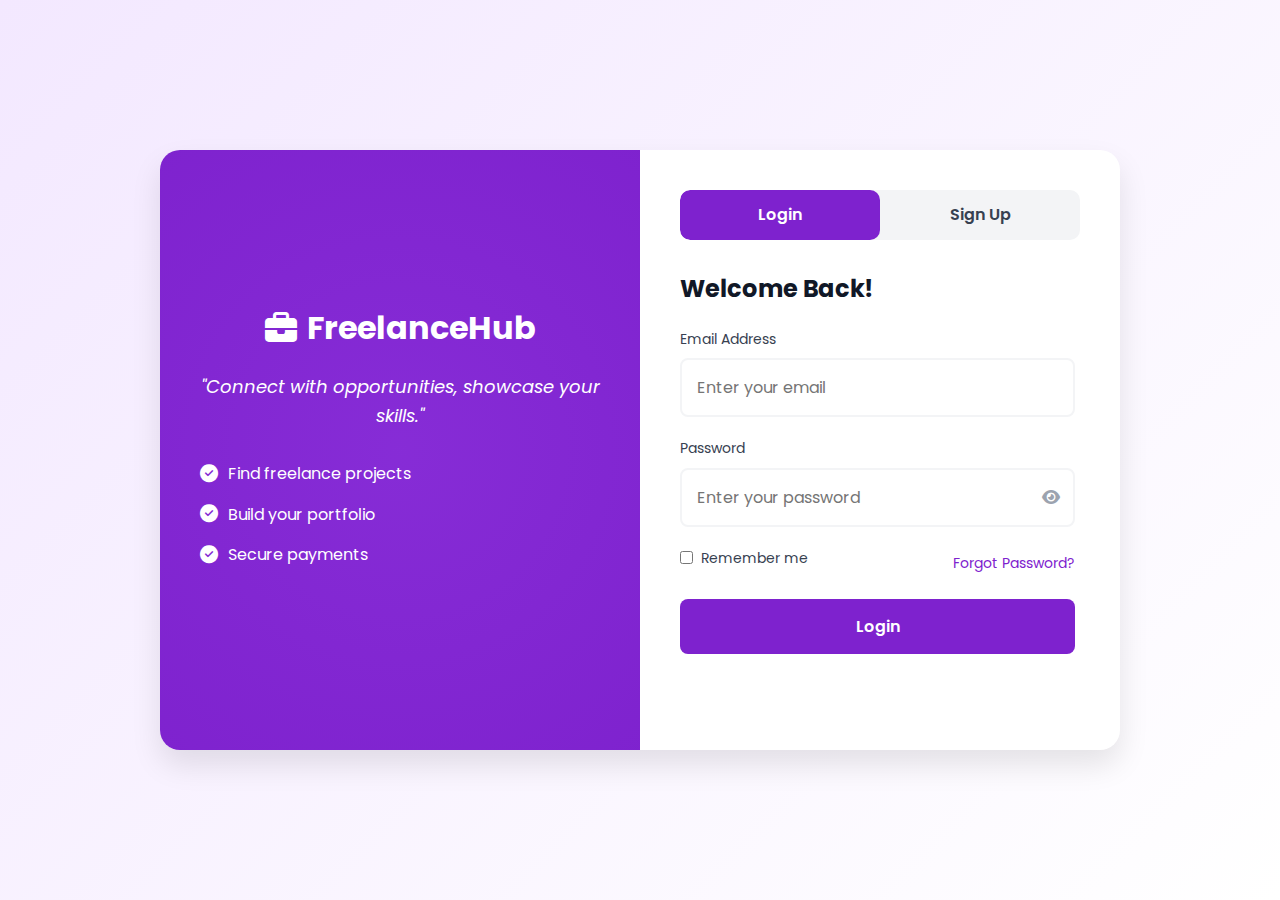
==== Get-started.html @ e65008ae "Add files via upload" ====
<!DOCTYPE html>
<html lang="en">

<head>
    <meta charset="UTF-8">
    <meta name="viewport" content="width=device-width, initial-scale=1.0">
    <title>Freelance Platform - Login & Signup</title>
    <link href="https://fonts.googleapis.com/css2?family=Poppins:wght@300;400;500;600;700&display=swap"
        rel="stylesheet">
    <link rel="stylesheet" href="https://cdnjs.cloudflare.com/ajax/libs/font-awesome/6.4.0/css/all.min.css">
    <style>
        :root {
            --purple-primary: #7E22CE;
            --purple-light: #A855F7;
            --purple-dark: #581C87;
            --purple-bg: #F3E8FF;
            --white: #FFFFFF;
            --gray-light: #F3F4F6;
            --gray-medium: #9CA3AF;
            --gray-dark: #374151;
            --black: #111827;
        }

        * {
            margin: 0;
            padding: 0;
            box-sizing: border-box;
        }

        body {
            font-family: 'Poppins', sans-serif;
            color: var(--gray-dark);
            line-height: 1.6;
            background: linear-gradient(135deg, var(--purple-bg) 0%, var(--white) 100%);
            min-height: 100vh;
            display: flex;
            align-items: center;
            justify-content: center;
            padding: 20px 0;
        }

        .container {
            max-width: 1000px;
            margin: 0 auto;
            padding: 0 20px;
            width: 100%;
        }

        .auth-container {
            background-color: var(--white);
            border-radius: 20px;
            box-shadow: 0 15px 30px rgba(0, 0, 0, 0.1);
            overflow: hidden;
            display: flex;
            min-height: 600px;
        }

        .auth-image {
            flex: 1;
            background-color: var(--purple-primary);
            display: flex;
            align-items: center;
            justify-content: center;
            padding: 40px;
            color: var(--white);
            position: relative;
            overflow: hidden;
        }

        .auth-image::before {
            content: '';
            position: absolute;
            width: 150%;
            height: 150%;
            background: radial-gradient(circle, var(--purple-light) 0%, transparent 70%);
            opacity: 0.2;
            top: -25%;
            left: -25%;
        }

        .image-content {
            position: relative;
            z-index: 1;
            text-align: center;
        }

        .auth-logo {
            font-size: 32px;
            font-weight: 700;
            margin-bottom: 20px;
            display: flex;
            align-items: center;
            justify-content: center;
        }

        .auth-logo i {
            margin-right: 10px;
        }

        .auth-quote {
            font-size: 18px;
            font-style: italic;
            margin-bottom: 30px;
        }

        .auth-features {
            text-align: left;
            margin-bottom: 30px;
        }

        .auth-feature {
            display: flex;
            align-items: center;
            margin-bottom: 15px;
        }

        .auth-feature i {
            margin-right: 10px;
            font-size: 18px;
        }

        .auth-forms {
            flex: 1;
            padding: 40px;
            position: relative;
            display: flex;
            flex-direction: column;
        }

        .form-toggle {
            display: flex;
            margin-bottom: 30px;
            background-color: var(--gray-light);
            border-radius: 10px;
            overflow: hidden;
            position: relative;
        }

        .toggle-btn {
            flex: 1;
            padding: 12px;
            text-align: center;
            font-weight: 600;
            cursor: pointer;
            position: relative;
            z-index: 1;
            transition: color 0.3s;
        }

        .toggle-btn.active {
            color: var(--white);
        }

        .toggle-indicator {
            position: absolute;
            height: 100%;
            width: 50%;
            background-color: var(--purple-primary);
            border-radius: 10px;
            top: 0;
            left: 0;
            transition: transform 0.3s;
        }

        .form-container {
            flex: 1;
            position: relative;
        }

        .form {
            display: none;
            opacity: 0;
            transition: opacity 0.3s;
            position: absolute;
            width: 100%;
            height: 100%;
            top: 0;
            left: 0;
        }

        .form.active {
            display: block;
            opacity: 1;
            position: relative;
        }

        .form-title {
            font-size: 24px;
            font-weight: 700;
            margin-bottom: 20px;
            color: var(--black);
        }

        .form-content {
            display: flex;
            flex-direction: column;
            height: 100%;
        }

        .form-scroll {
            flex: 1;
            overflow-y: auto;
            padding-right: 5px;
        }

        .form-scroll::-webkit-scrollbar {
            width: 5px;
        }

        .form-scroll::-webkit-scrollbar-track {
            background: var(--gray-light);
            border-radius: 10px;
        }

        .form-scroll::-webkit-scrollbar-thumb {
            background: var(--purple-light);
            border-radius: 10px;
        }

        .form-group {
            margin-bottom: 20px;
        }

        .form-label {
            font-size: 14px;
            margin-bottom: 8px;
            display: block;
            color: var(--gray-dark);
        }

        .form-input {
            width: 100%;
            padding: 15px;
            border: 2px solid var(--gray-light);
            border-radius: 8px;
            font-family: 'Poppins', sans-serif;
            font-size: 16px;
            outline: none;
            transition: border-color 0.3s;
        }

        .form-input:focus {
            border-color: var(--purple-light);
        }

        .input-with-icon {
            position: relative;
        }

        .input-with-icon i {
            position: absolute;
            right: 15px;
            top: 50%;
            transform: translateY(-50%);
            color: var(--gray-medium);
            cursor: pointer;
        }

        .form-options {
            display: flex;
            justify-content: space-between;
            align-items: center;
            margin-bottom: 20px;
            font-size: 14px;
        }

        .checkbox-group {
            display: flex;
            align-items: center;
            margin-bottom: 10px;
        }

        .checkbox-group input {
            margin-right: 8px;
        }

        .forgot-password {
            color: var(--purple-primary);
            text-decoration: none;
            transition: color 0.3s;
        }

        .forgot-password:hover {
            color: var(--purple-dark);
        }

        .btn {
            display: block;
            width: 100%;
            padding: 15px;
            border-radius: 8px;
            font-weight: 600;
            font-size: 16px;
            text-align: center;
            cursor: pointer;
            border: none;
            transition: all 0.3s;
            font-family: 'Poppins', sans-serif;
        }

        .btn-primary {
            background-color: var(--purple-primary);
            color: var(--white);
        }

        .btn-primary:hover {
            background-color: var(--purple-dark);
        }

        .form-group select {
            width: 100%;
            padding: 15px;
            border: 2px solid var(--gray-light);
            border-radius: 8px;
            font-family: 'Poppins', sans-serif;
            font-size: 16px;
            outline: none;
            transition: border-color 0.3s;
            background-color: var(--white);
            -webkit-appearance: none;
            -moz-appearance: none;
            appearance: none;
        }

        .form-group select:focus {
            border-color: var(--purple-light);
        }

        .form-group textarea {
            resize: vertical;
            min-height: 100px;
        }

        @media (max-width: 900px) {
            .container {
                padding: 20px;
            }

            .auth-container {
                flex-direction: column;
            }

            .auth-image {
                display: none;
            }
        }

        @media (max-width: 600px) {
            .auth-forms {
                padding: 30px 20px;
            }

            .form-title {
                font-size: 20px;
            }

            .form-options {
                flex-direction: column;
                align-items: flex-start;
                gap: 10px;
            }
        }
    </style>
</head>

<body>
    <div class="container">
        <div class="auth-container">
            <div class="auth-image">
                <div class="image-content">
                    <div class="auth-logo">
                        <i class="fas fa-briefcase"></i>
                        <span>FreelanceHub</span>
                    </div>
                    <p class="auth-quote">"Connect with opportunities, showcase your skills."</p>
                    <div class="auth-features">
                        <div class="auth-feature">
                            <i class="fas fa-check-circle"></i>
                            <span>Find freelance projects</span>
                        </div>
                        <div class="auth-feature">
                            <i class="fas fa-check-circle"></i>
                            <span>Build your portfolio</span>
                        </div>
                        <div class="auth-feature">
                            <i class="fas fa-check-circle"></i>
                            <span>Secure payments</span>
                        </div>
                    </div>
                </div>
            </div>
            <div class="auth-forms">
                <div class="form-toggle">
                    <div class="toggle-btn active" id="loginBtn">Login</div>
                    <div class="toggle-btn" id="signupBtn">Sign Up</div>
                    <div class="toggle-indicator"></div>
                </div>
                <div class="form-container">
                    <!-- Login Form -->
                    <form class="form active" id="loginForm">
                        <div class="form-content">
                            <h2 class="form-title">Welcome Back!</h2>
                            <div class="form-scroll">
                                <div class="form-group">
                                    <label class="form-label">Email Address</label>
                                    <input type="email" class="form-input" placeholder="Enter your email" required>
                                </div>
                                <div class="form-group">
                                    <label class="form-label">Password</label>
                                    <div class="input-with-icon">
                                        <input type="password" class="form-input" placeholder="Enter your password"
                                            required>
                                        <i class="fas fa-eye" id="togglePassword"></i>
                                    </div>
                                </div>
                                <div class="form-options">
                                    <div class="checkbox-group">
                                        <input type="checkbox" id="rememberMe">
                                        <label for="rememberMe">Remember me</label>
                                    </div>
                                    <a href="#" class="forgot-password">Forgot Password?</a>
                                </div>
                                <button type="submit" class="btn btn-primary">Login</button>
                            </div>
                        </div>
                    </form>

                    <!-- Signup Form -->
                    <form class="form" id="signupForm">
                        <div class="form-content">
                            <h2 class="form-title">Create Account</h2>
                            <div class="form-scroll">
                                <div class="form-group">
                                    <label class="form-label">Full Name</label>
                                    <input type="text" class="form-input" placeholder="Enter your name" required>
                                </div>
                                <div class="form-group">
                                    <label class="form-label">Email Address</label>
                                    <input type="email" class="form-input" placeholder="Enter your email" required>
                                </div>
                                <div class="form-group">
                                    <label class="form-label">Password</label>
                                    <div class="input-with-icon">
                                        <input type="password" class="form-input" placeholder="Create a password"
                                            required>
                                        <i class="fas fa-eye" id="toggleSignupPassword"></i>
                                    </div>
                                </div>
                                <div class="form-group">
                                    <label class="form-label">Confirm Password</label>
                                    <div class="input-with-icon">
                                        <input type="password" class="form-input" placeholder="Confirm your password"
                                            required>
                                        <i class="fas fa-eye" id="toggleConfirmPassword"></i>
                                    </div>
                                </div>
                                <div class="form-options">
                                    <div class="checkbox-group">
                                        <input type="checkbox" id="termsAgree" required>
                                        <label for="termsAgree">I agree to the Terms & Conditions</label>
                                    </div>
                                </div>
                                <button type="submit" class="btn btn-primary">Sign Up</button>
                            </div>
                        </div>
                    </form>

                    <!-- Questionnaire Form -->
                    <form class="form" id="questionnaireForm">
                        <div class="form-content">
                            <h2 class="form-title">Setup Your Profile</h2>
                            <div class="form-scroll">
                                <div class="form-group">
                                    <label class="form-label">Are you here to?</label>
                                    <select class="form-input" name="role" required>
                                        <option value="">Select your role</option>
                                        <option value="freelancer">Find freelance work</option>
                                        <option value="client">Hire freelancers</option>
                                        <option value="both">Both</option>
                                    </select>
                                </div>
                                <div class="form-group">
                                    <label class="form-label">Primary Skills</label>
                                    <select class="form-input" name="primarySkill" required>
                                        <option value="">Select primary skill</option>
                                        <option value="webdev">Web Development</option>
                                        <option value="design">Graphic Design</option>
                                        <option value="writing">Writing/Content Creation</option>
                                        <option value="marketing">Digital Marketing</option>
                                        <option value="other">Other</option>
                                    </select>
                                </div>
                                <div class="form-group">
                                    <label class="form-label">Experience Level</label>
                                    <select class="form-input" name="experience" required>
                                        <option value="">Select experience level</option>
                                        <option value="beginner">Beginner (0-2 years)</option>
                                        <option value="intermediate">Intermediate (2-5 years)</option>
                                        <option value="expert">Expert (5+ years)</option>
                                    </select>
                                </div>
                                <div class="form-group">
                                    <label class="form-label">Hourly Rate ($)</label>
                                    <input type="number" class="form-input" min="1" placeholder="Enter your hourly rate"
                                        required>
                                </div>
                                <div class="form-group">
                                    <label class="form-label">Tell us about yourself</label>
                                    <textarea class="form-input" rows="4"
                                        placeholder="Briefly describe your experience and skills" required></textarea>
                                </div>
                                <button type="submit" class="btn btn-primary" id="completeProfile">Complete
                                    Profile</button>
                            </div>
                        </div>
                    </form>
                </div>
            </div>
        </div>
    </div>

    <script>
        const loginBtn = document.getElementById('loginBtn');
        const signupBtn = document.getElementById('signupBtn');
        const loginForm = document.getElementById('loginForm');
        const signupForm = document.getElementById('signupForm');
        const questionnaireForm = document.getElementById('questionnaireForm');
        const toggleIndicator = document.querySelector('.toggle-indicator');

        // Show login form by default
        loginForm.classList.add('active');

        // Toggle between login and signup
        loginBtn.addEventListener('click', (e) => {
            e.preventDefault();
            loginBtn.classList.add('active');
            signupBtn.classList.remove('active');
            loginForm.classList.add('active');
            signupForm.classList.remove('active');
            questionnaireForm.classList.remove('active');
            toggleIndicator.style.transform = 'translateX(0)';
        });

        signupBtn.addEventListener('click', (e) => {
            e.preventDefault();
            signupBtn.classList.add('active');
            loginBtn.classList.remove('active');
            signupForm.classList.add('active');
            loginForm.classList.remove('active');
            questionnaireForm.classList.remove('active');
            toggleIndicator.style.transform = 'translateX(100%)';
        });

        // Handle signup form submission
        signupForm.addEventListener('submit', (e) => {
            e.preventDefault();
            signupForm.classList.remove('active');
            questionnaireForm.classList.add('active');
            loginBtn.classList.remove('active');
            signupBtn.classList.remove('active');
            toggleIndicator.style.display = 'none';
        });

        // Handle questionnaire form submission
        questionnaireForm.addEventListener('submit', (e) => {
            e.preventDefault();
            questionnaireForm.classList.remove('active');
            loginForm.classList.add('active');
            loginBtn.classList.add('active');
            signupBtn.classList.remove('active');
            toggleIndicator.style.display = 'block';
            toggleIndicator.style.transform = 'translateX(0)';
            alert('Profile setup completed! Welcome to FreelanceHub!');
        });

        // Handle login form submission (just for demo)
        loginForm.addEventListener('submit', (e) => {
            e.preventDefault();
            alert('Login successful! (This is a demo)');
        });

        // Toggle password visibility
        const togglePassword = document.getElementById('togglePassword');
        const toggleSignupPassword = document.getElementById('toggleSignupPassword');
        const toggleConfirmPassword = document.getElementById('toggleConfirmPassword');

        function togglePasswordVisibility(toggleBtn) {
            toggleBtn.addEventListener('click', () => {
                const input = toggleBtn.previousElementSibling;
                const type = input.getAttribute('type') === 'password' ? 'text' : 'password';
                input.setAttribute('type', type);
                toggleBtn.classList.toggle('fa-eye');
                toggleBtn.classList.toggle('fa-eye-slash');
            });
        }

        togglePasswordVisibility(togglePassword);
        togglePasswordVisibility(toggleSignupPassword);
        togglePasswordVisibility(toggleConfirmPassword);
    </script>
</body>

</html>
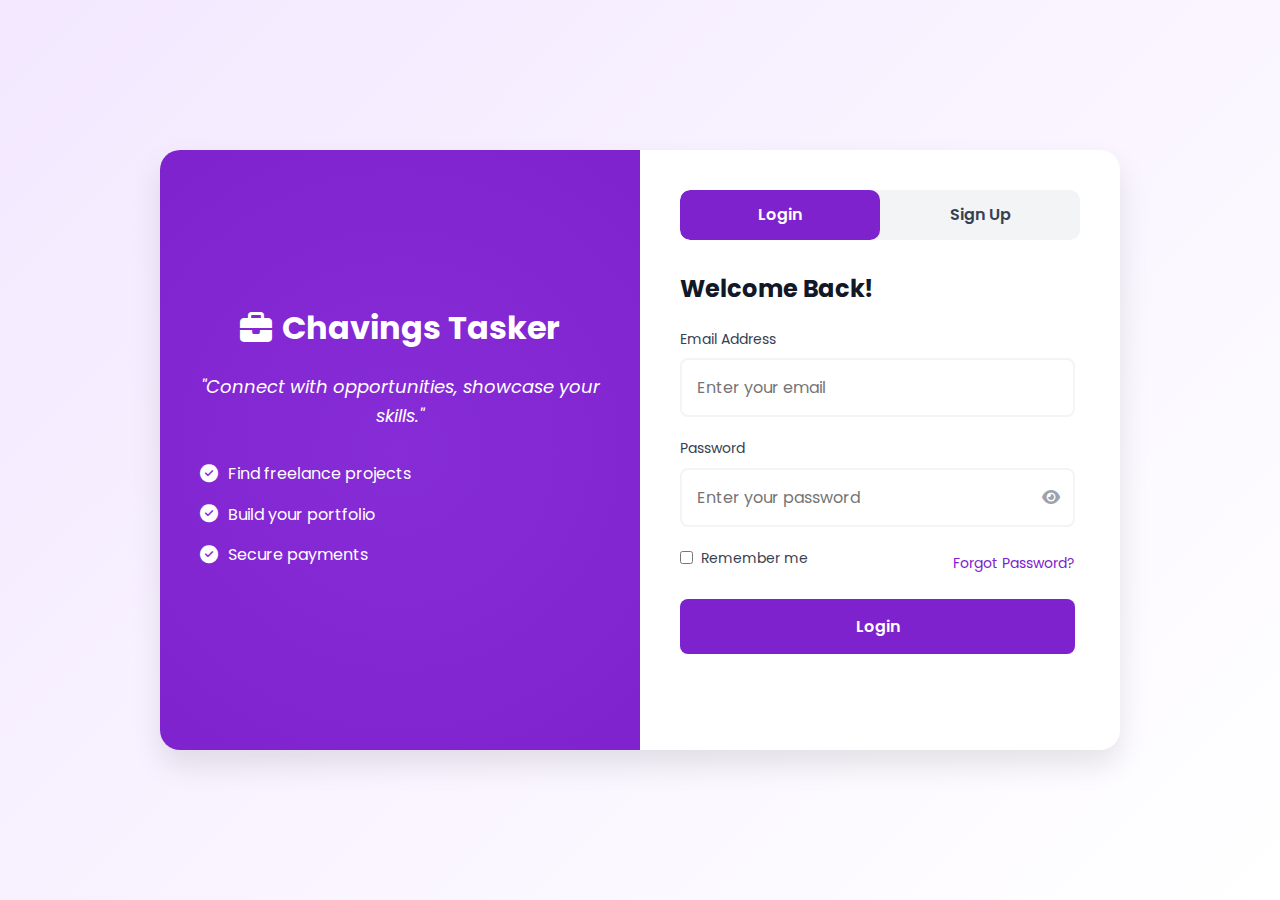
==== commit 18c8235b: "Add files via upload" ====
--- a/Get-started.html
+++ b/Get-started.html
@@ -4,7 +4,7 @@
 <head>
     <meta charset="UTF-8">
     <meta name="viewport" content="width=device-width, initial-scale=1.0">
-    <title>Freelance Platform - Login & Signup</title>
+    <title> Chavings Tasker - Login & Signup</title>
     <link href="https://fonts.googleapis.com/css2?family=Poppins:wght@300;400;500;600;700&display=swap"
         rel="stylesheet">
     <link rel="stylesheet" href="https://cdnjs.cloudflare.com/ajax/libs/font-awesome/6.4.0/css/all.min.css">
@@ -370,7 +370,7 @@
                 <div class="image-content">
                     <div class="auth-logo">
                         <i class="fas fa-briefcase"></i>
-                        <span>FreelanceHub</span>
+                        <span>Chavings Tasker</span>
                     </div>
                     <p class="auth-quote">"Connect with opportunities, showcase your skills."</p>
                     <div class="auth-features">
